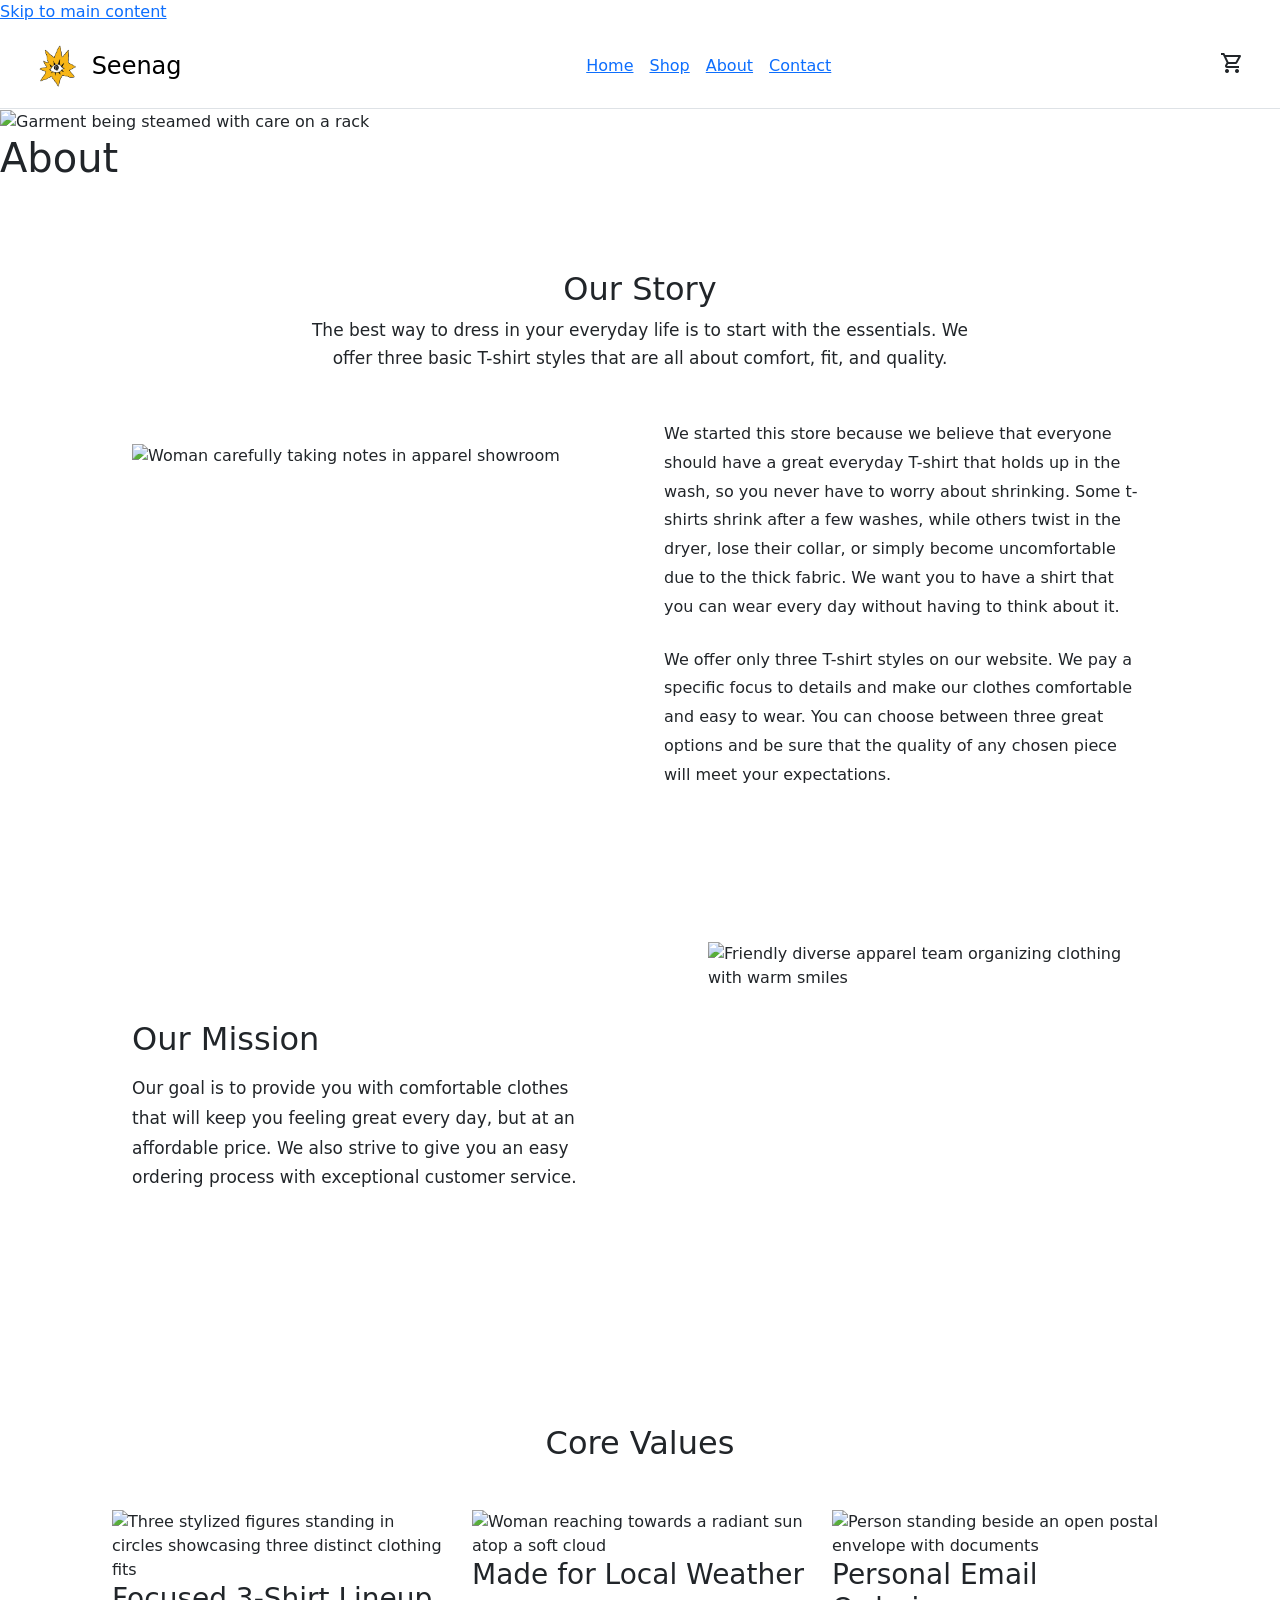
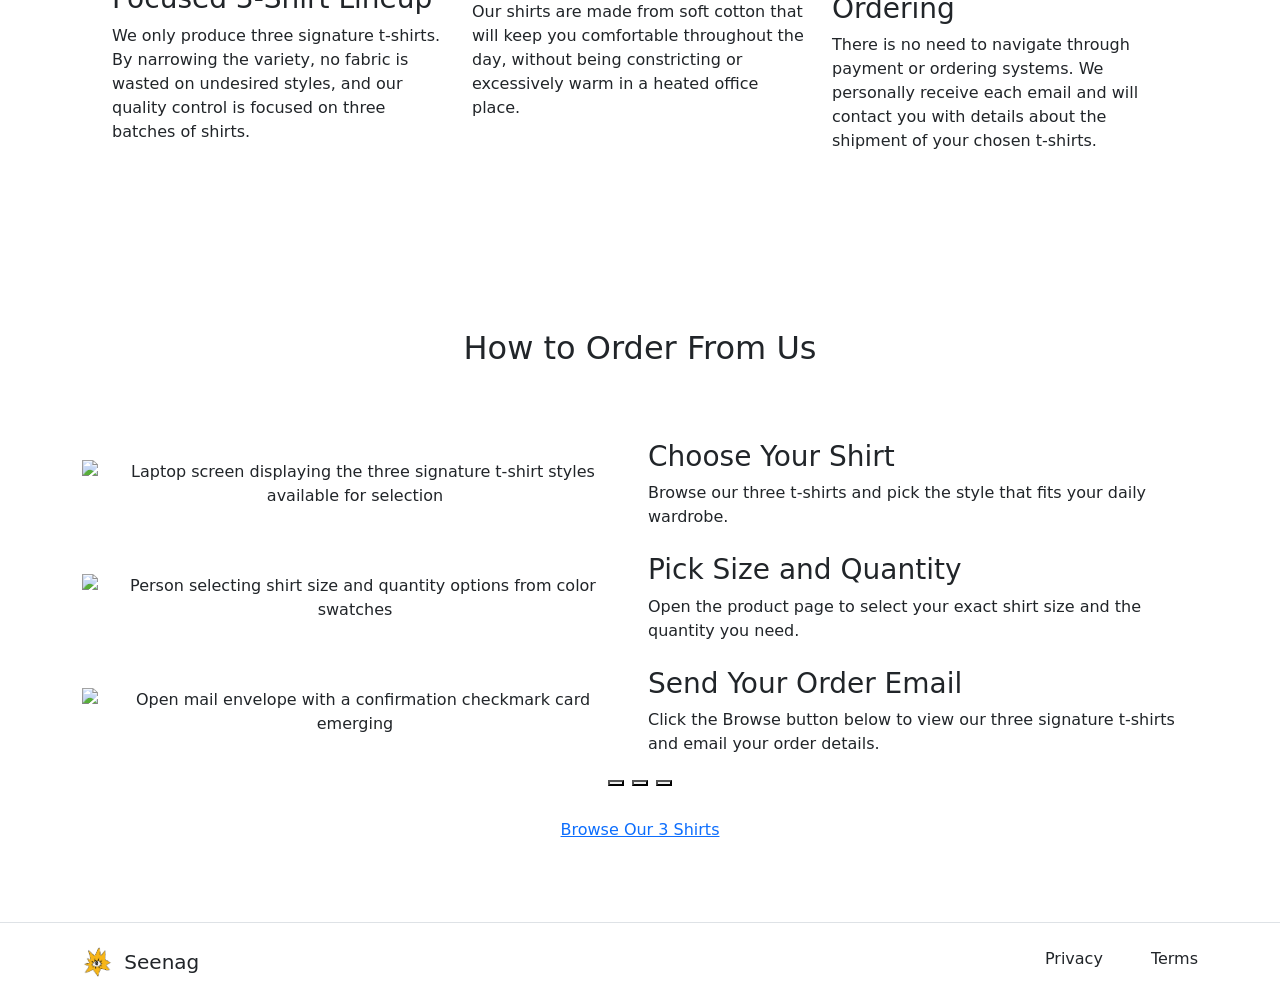
==== about.html @ ffece9d7 "Add files via upload" ====
<!DOCTYPE html>

<html lang="en">
<head>
    <meta charset="utf-8"/>
    <meta content="width=device-width, initial-scale=1.0" name="viewport"/>
    <title>About Us</title>
    <meta content="Learn about Seenag's story, mission, core values, and our focused three-shirt collection made for everyday comfort." name="description"/>

    <link href="data:image/svg+xml,%3Csvg xmlns='http://www.w3.org/2000/svg' viewBox='0 0 24 24'%3E%3Cpolygon points='12,2 15,9 22,9 17,14 19,21 12,17 5,21 7,14 2,9 9,9' fill='%23F9B716'/%3E%3C/svg%3E" rel="icon" type="image/svg+xml"/>

    <link href="https://fonts.googleapis.com" rel="preconnect"/>
    <link crossorigin="" href="https://fonts.gstatic.com" rel="preconnect"/>
    <link href="https://fonts.googleapis.com/css2?family=Lora:ital,wght@0,400;0,500;0,600;1,400&amp;family=Sour+Gummy:ital,wght@0,400;0,600;0,700;0,800;1,400;1,600;1,800&amp;display=swap" rel="stylesheet"/>

    <link href="https://fonts.googleapis.com/css2?family=Libre+Caslon+Condensed:ital,wght@0,400;0,500&amp;family=Inter:wght@400;500;600&amp;display=swap" rel="stylesheet"/>

    <link crossorigin="anonymous" href="https://cdn.jsdelivr.net/npm/bootstrap@5.3.3/dist/css/bootstrap.min.css" integrity="sha384-QWTKZyjpPEjISv5WaRU9OFeRpok6YctnYmDr5pNlyT2bRjXh0JMhjY6hW+ALEwIH" rel="stylesheet"/>

    <link href="https://fonts.googleapis.com/css2?family=Material+Symbols+Outlined" rel="stylesheet"/>

    <link href="css/about.css" rel="stylesheet"/>
    
</head>

<body>

    <a class="skip-link" href="#main-content">Skip to main content</a>

    <header>
        <nav class="navbar border-bottom px-4 py-3" aria-label="Main navigation">
            <div class="container-fluid">

                <span class="navbar-brand brand fs-4">
                    <img src="images/seenag-logo.png" alt="Seenag logo" style="height:42px; vertical-align:-13px; margin-right:6px;">
                    Seenag
                
                </span>

                <div class="nav-links d-flex gap-3 align-items-center">
                    <a href="index.html" class="nav-link-custom">Home</a>
                    <a href="shop.html" class="nav-link-custom">Shop</a>
                    <a href="about.html" class="nav-link-custom nav-pill" aria-current="page">About</a>
                    <a href="contact.html" class="nav-link-custom">Contact</a>
                
                </div>

                <a href="cart.html" class="text-dark text-decoration-none" aria-label="View cart">
                    <span class="material-symbols-outlined">shopping_cart</span>
                
                </a>
            
            </div>
        
        </nav>
    
    </header>

    <main id="main-content" tabindex="-1">

        <section class="hero-section" data-purpose="hero-banner">
            <img alt="Garment being steamed with care on a rack" class="hero-img" src="images/aboutpageheadingsection.png"/>
            <div class="hero-overlay"></div>
            <h1 class="hero-title">About</h1>
        
          </section>

        <section class="py-5 bg-white" data-purpose="our-story" style="padding-top: 80px !important; padding-bottom: 80px !important;">
            <div class="container" style="max-width: 1040px;">

                <div class="text-center mb-5">
                    <h2 class="section-title mb-2">Our Story</h2>
                    <p class="font-lora text-dark mx-auto" style="max-width: 680px; font-size: 1.0625rem; line-height: 1.65;">
                        The best way to dress in your everyday life is to start with the essentials. We offer three basic T-shirt styles that are all about comfort, fit, and quality.
                    
                    </p>
                
                  </div>

                <div class="row align-items-center g-4 g-lg-5">
                    <div class="col-12 col-md-6 d-flex justify-content-center justify-content-md-start">
                        <img alt="Woman carefully taking notes in apparel showroom" class="img-rounded-16" src="images/ourstory.png" style="max-width: 440px; aspect-ratio: 4/3;"/>
                    
                    </div>

                    <div class="col-12 col-md-6">
                        <p class="font-lora text-dark mb-4" style="font-size: 1rem; line-height: 1.8;">
                            We started this store because we believe that everyone should have a great everyday T-shirt that holds up in the wash, so you never have to worry about shrinking. Some t-shirts shrink after a few washes, while others twist in the dryer, lose their collar, or simply become uncomfortable due to the thick fabric. We want you to have a shirt that you can wear every day without having to think about it.

                        </p>

                        <p class="font-lora text-dark mb-0" style="font-size: 1rem; line-height: 1.8;">
                            We offer only three T-shirt styles on our website. We pay a specific focus to details and make our clothes comfortable and easy to wear. You can choose between three great options and be sure that the quality of any chosen piece will meet your expectations.
                        
                        </p>
                    
                    </div>
                
                </div>
            
            </div>
        
        </section>

        <section class="py-5 bg-soft-blue" data-purpose="our-mission" style="padding-top: 72px !important; padding-bottom: 72px !important;">
            <div class="container" style="max-width: 1040px;">
                <div class="row align-items-center g-4 g-lg-5">
                    <div class="col-12 col-md-6">
                        <div style="max-width: 460px;">
                            <h2 class="section-title mb-3">Our Mission</h2>
                            <p class="font-lora text-dark mb-0" style="font-size: 1.0625rem; line-height: 1.75;">
                                Our goal is to provide you with comfortable clothes that will keep you feeling great every day, but at an affordable price. We also strive to give you an easy ordering process with exceptional customer service.
                            
                            </p>
                        
                        </div>
                    
                    </div>

                    <div class="col-12 col-md-6 d-flex justify-content-center justify-content-md-end">
                        <img alt="Friendly diverse apparel team organizing clothing with warm smiles" class="img-rounded-16" src="images/ourmission.png" style="max-width: 440px; aspect-ratio: 4/3;"/>
                    
                    </div>
                
                </div>
            
            </div>
        
        </section>

        <section class="py-5 bg-white" data-purpose="core-values" style="padding-top: 80px !important; padding-bottom: 80px !important;">
            <div class="container" style="max-width: 1080px;">
                <div class="text-center mb-5">
                    <h2 class="section-title mb-0">Core Values</h2>
                
                </div>

                <div class="row g-4">

                    <div class="col-12 col-md-4">
                        <article class="card-value card-value-yellow" data-purpose="value-card-lineup">
                            <div class="card-illustration-wrap">
                                <img alt="Three stylized figures standing in circles showcasing three distinct clothing fits" src="images/corevalues-focused3shirtlineup.png"/>
                            
                            </div>

                            <h3 class="card-value-title">Focused 3-Shirt Lineup</h3>
                            <p class="card-value-desc font-lora">
                                We only produce three signature t-shirts. By narrowing the variety, no fabric is wasted on undesired styles, and our quality control is focused on three batches of shirts.
                            
                            </p>
                        
                        </article>
                    
                    </div>

                    <div class="col-12 col-md-4">
                        <article class="card-value card-value-pink" data-purpose="value-card-weather">
                            <div class="card-illustration-wrap">
                                <img alt="Woman reaching towards a radiant sun atop a soft cloud" src="images/corevalues-madeforlocalweather.png"/>
                            
                            </div>

                            <h3 class="card-value-title">Made for Local Weather</h3>
                            <p class="card-value-desc font-lora">
                                Our shirts are made from soft cotton that will keep you comfortable throughout the day, without being constricting or excessively warm in a heated office place.
                            
                            </p>
                        
                        </article>
                    
                    </div>

                    <div class="col-12 col-md-4">
                        <article class="card-value card-value-olive" data-purpose="value-card-ordering">
                            <div class="card-illustration-wrap">
                                <img alt="Person standing beside an open postal envelope with documents" src="images/corevalues-personalemailordering.png"/>
                            
                            </div>

                            <h3 class="card-value-title">Personal Email Ordering</h3>
                            <p class="card-value-desc font-lora">
                                There is no need to navigate through payment or ordering systems. We personally receive each email and will contact you with details about the shipment of your chosen t-shirts.
                            
                            </p>
                        
                        </article>
                    
                    </div>
                
                </div>
            
            </div>
        
        </section>

        <section class="py-5 bg-rose-pink d-flex flex-column align-items-center" data-purpose="how-to-order" style="padding-top: 80px !important; padding-bottom: 80px !important;">
            <div class="container text-center">

                <h2 class="section-title mb-5">How to Order From Us</h2>

                <div aria-label="How to order steps" aria-roledescription="carousel" class="carousel-stack-container" data-purpose="stacked-carousel" id="orderCarouselContainer" role="region" tabindex="0">

                    <div aria-hidden="true" class="carousel-card next-preview-2" data-slide-index="0" style="display: flex; flex-direction: column; justify-content: center;">
                        <div class="row align-items-center justify-content-center h-100 g-4 my-auto">
                            <div class="col-12 col-sm-6 d-flex align-items-center justify-content-center">
                                <img alt="Laptop screen displaying the three signature t-shirt styles available for selection" class="img-fluid pe-none user-select-none" src="images/howtoorderfromus-chooseyourshirt.png" style="max-height: 180px; width: auto;"/>
                            
                            </div>

                            <div class="col-12 col-sm-6 text-start ps-sm-2">
                                <h3 class="carousel-card-title">Choose Your Shirt</h3>
                                <p class="carousel-card-desc font-lora mb-0">Browse our three t-shirts and pick the style that fits your daily wardrobe.</p>
                            
                            </div>
                        
                        </div>
                    
                    </div>

                    <div aria-hidden="false" class="carousel-card active" data-slide-index="1" style="display: flex; flex-direction: column; justify-content: center;">
                        <div class="row align-items-center justify-content-center h-100 g-4 my-auto">
                            <div class="col-12 col-sm-6 d-flex align-items-center justify-content-center">
                                <img alt="Person selecting shirt size and quantity options from color swatches" class="img-fluid pe-none user-select-none" src="images/howtoorderfromus-picksizeandquantity.png" style="max-height: 180px; width: auto;"/>
                            
                            </div>

                            <div class="col-12 col-sm-6 text-start ps-sm-2">
                                <h3 class="carousel-card-title">Pick Size and Quantity</h3>
                                <p class="carousel-card-desc font-lora mb-0">Open the product page to select your exact shirt size and the quantity you need.</p>
                            
                            </div>
                        
                        </div>
                    
                    </div>

                    <div aria-hidden="true" class="carousel-card next-preview" data-slide-index="2" style="display: flex; flex-direction: column; justify-content: center;">
                        <div class="row align-items-center justify-content-center h-100 g-4 my-auto">
                            <div class="col-12 col-sm-6 d-flex align-items-center justify-content-center">
                                <img alt="Open mail envelope with a confirmation checkmark card emerging" class="img-fluid pe-none user-select-none" src="images/howtoorderfromus-sendyourorderemail.png" style="max-height: 180px; width: auto;"/>
                            
                            </div>

                            <div class="col-12 col-sm-6 text-start ps-sm-2">
                                <h3 class="carousel-card-title">Send Your Order Email</h3>
                                <p class="carousel-card-desc font-lora mb-0">Click the Browse button below to view our three signature t-shirts and email your order details.</p>
                            
                            </div>
                        
                        </div>
                    
                    </div>
                
                </div>

                <div aria-label="Carousel navigation" class="d-flex align-items-center justify-content-center gap-2 mt-4" data-purpose="carousel-dots" id="carouselDots" role="group">
                    <button aria-current="true" aria-label="Slide 1, Choose Your Shirt" class="dot-btn-touch-area active" data-dot="0" type="button">
                        <span class="dot-btn"></span>
                    
                    </button>

                    <button aria-current="false" aria-label="Slide 2, Pick Size and Quantity" class="dot-btn-touch-area" data-dot="1" type="button">
                        <span class="dot-btn"></span>
                    
                    </button>

                    <button aria-current="false" aria-label="Slide 3, Send Your Order Email" class="dot-btn-touch-area" data-dot="2" type="button">
                        <span class="dot-btn"></span>
                    
                    </button>
                
                </div>

                <div class="mt-4 pt-2">
                    <a class="order-cta-btn" href="shop.html">Browse Our 3 Shirts</a>
                </div>
            </div>
        
        </section>

    </main>

<footer class="py-4 border-top">
  <div class="container">
    <div class="d-flex justify-content-between align-items-start flex-wrap gap-3">
      <span class="brand fs-5">
        <img src="images/seenag-logo.png" alt="" style="height:30px; vertical-align:-8px; margin-right:6px;">
        Seenag
      </span>
      <div class="d-flex gap-5">
        <a href="privacy.html" class="text-dark text-decoration-none">Privacy</a>
        <a href="terms.html" class="text-dark text-decoration-none">Terms</a>
      </div>
    </div>
  </div>
</footer>

    <script crossorigin="anonymous" integrity="sha384-YvpcrYf0tY3lHB60NNkmXc5s9fDVZLESaAA55NDzOxhy9GkcIdslK1eN7N6jIeHz" src="https://cdn.jsdelivr.net/npm/bootstrap@5.3.3/dist/js/bootstrap.bundle.min.js"></script>

    <script src="js/about.js"></script>


</body>

</html>
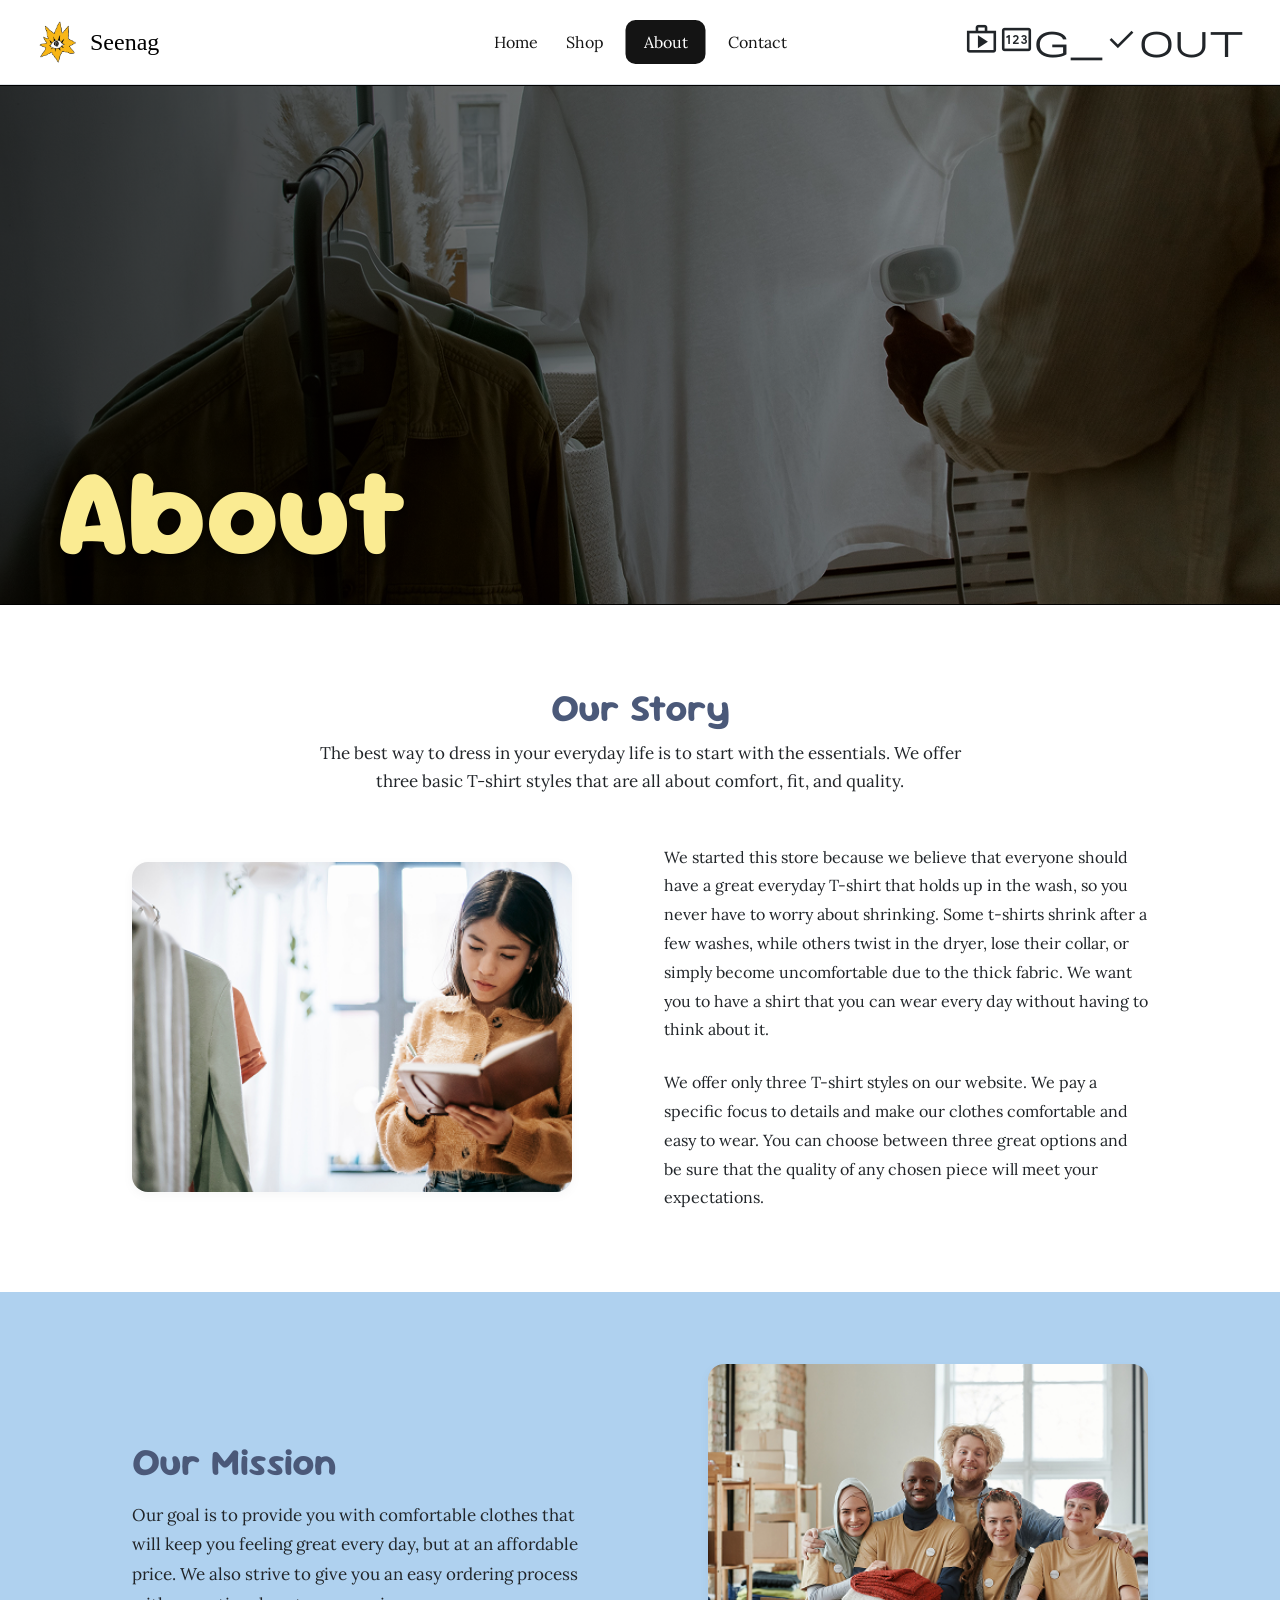
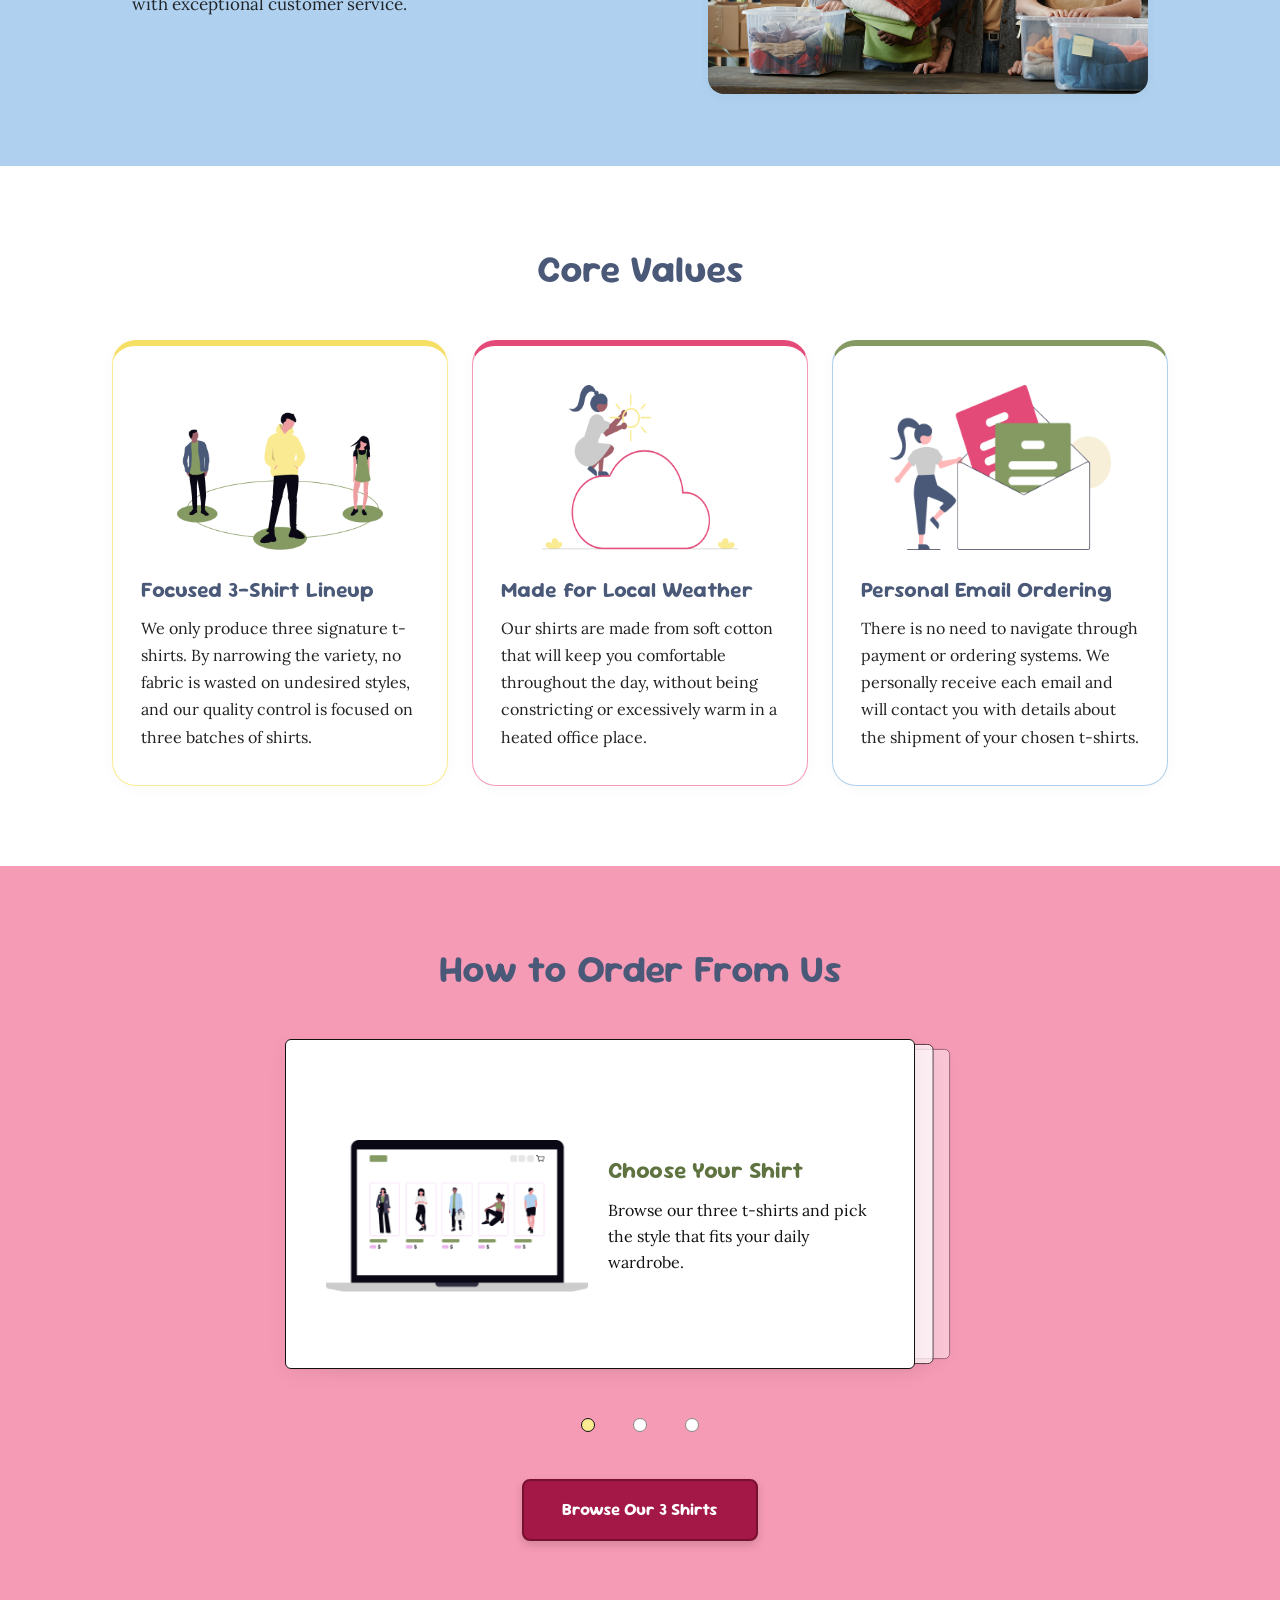
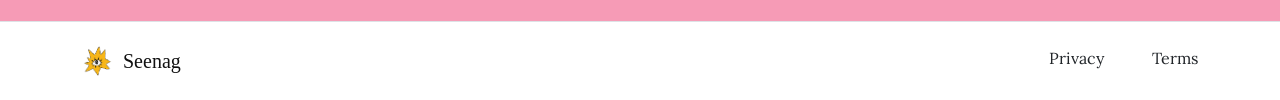
==== commit 13bf913a: "Update about.html" ====
--- a/about.html
+++ b/about.html
@@ -45,8 +45,8 @@
                 
                 </div>
 
-                <a href="cart.html" class="text-dark text-decoration-none" aria-label="View cart">
-                    <span class="material-symbols-outlined">shopping_cart</span>
+                <a href="checkout.html" class="text-dark text-decoration-none" aria-label="View checkout">
+                    <span class="material-symbols-outlined">shopping_checkout</span>
                 
                 </a>
             
--- a/css/about.css
+++ b/css/about.css
@@ -0,0 +1,540 @@
+:root {
+  --brand-olive: #859A62;
+  --brand-berry: #E44A78;
+  --brand-butter: #FAEB92;
+  --brand-cream: #F8EFD9;
+  --brand-navy: #4B5979;
+  --brand-amber: #F9B716;
+  --brand-rose: #F69BB6;
+  --brand-sky: #AFD1EF;
+  --brand-gray: #D9D9D9;
+  --card-yellow-top: #F5DF65;
+  --brand-berry-dark: #A31846;
+
+}
+
+body {
+  font-family: 'Lora', serif;
+  color: #111111;
+  background-color: #ffffff;
+  -webkit-font-smoothing: antialiased;
+  font-size: 1rem;
+  line-height: 1.75;
+
+}
+
+::selection {
+  background-color: var(--brand-butter);
+  color: #111111;
+
+}
+
+.skip-link {
+  position: absolute;
+  top: -60px;
+  left: 16px;
+  background: #111111;
+  color: #ffffff;
+  padding: 12px 18px;
+  z-index: 9999;
+  font-size: 1rem;
+  font-weight: 600;
+  text-decoration: none;
+  border-radius: 4px;
+  transition: top 0.2s ease;
+
+}
+
+.skip-link:focus {
+  top: 16px;
+  outline: 3px solid var(--brand-amber);
+  outline-offset: 2px;
+
+}
+
+a:focus-visible,
+button:focus-visible,
+[tabindex="0"]:focus-visible,
+.nav-link-custom:focus-visible,
+.dot-btn-touch-area:focus-visible,
+.order-cta-btn:focus-visible,
+.footer-link:focus-visible {
+  outline: 3px solid #1a2233 !important;
+  outline-offset: 3px !important;
+
+}
+
+.font-sour-gummy {
+  font-family: 'Sour Gummy', cursive, sans-serif;
+
+}
+
+.font-lora {
+  font-family: 'Lora', serif;
+
+}
+
+header {
+  line-height: 1.5;
+
+}
+
+.brand {
+  font-family: 'Libre Caslon Condensed', serif;
+  font-weight: 500;
+
+}
+
+.material-symbols-outlined {
+  font-size: 35px;
+
+}
+
+.navbar .container-fluid {
+  position: relative;
+
+}
+
+.nav-links {
+  position: absolute;
+  left: 50%;
+  transform: translateX(-50%);
+
+}
+
+@media (max-width: 767px) {
+  .nav-links {
+    position: static;
+    transform: none;
+
+  }
+
+}
+
+.nav-link-custom {
+  font-family: 'Lora', serif;
+  color: #141414;
+  text-decoration: none;
+  display: inline-flex;
+  align-items: center;
+  min-height: 44px;
+  padding: 0 6px;
+
+}
+
+.nav-link-custom:hover {
+  text-decoration: underline;
+
+}
+
+.nav-pill {
+  background: #141414;
+  color: #fff;
+  border-radius: 10px;
+  padding: 0 18px;
+
+}
+
+.nav-pill:hover {
+  color: #fff;
+
+}
+
+.hero-section {
+  position: relative;
+  width: 100%;
+  height: 32.5rem;
+  overflow: hidden;
+  background-color: #1a1a1a;
+
+}
+
+.hero-img {
+  width: 100%;
+  height: 100%;
+  object-fit: cover;
+  object-position: center;
+
+}
+
+.hero-overlay {
+  position: absolute;
+  inset: 0;
+  background: linear-gradient(to right, rgba(0,0,0,0.72) 0%, rgba(0,0,0,0.45) 50%, rgba(0,0,0,0.15) 100%);
+  pointer-events: none;
+
+}
+
+.hero-title {
+  position: absolute;
+  bottom: 24px;
+  left: 36px;
+  font-family: 'Sour Gummy', cursive, sans-serif;
+  font-size: 6.875rem;
+  font-weight: 800;
+  color: var(--brand-butter);
+  line-height: 1;
+  margin: 0;
+  text-shadow: 0 4px 16px rgba(0, 0, 0, 0.7);
+  user-select: none;
+
+}
+
+@media (min-width: 768px) {
+  .hero-title {
+    bottom: 32px;
+    left: 56px;
+    font-size: 7.75rem;
+
+  }
+
+}
+
+@media (max-width: 576px) {
+  .hero-section {
+    height: 25rem;
+
+  }
+  .hero-title {
+    font-size: 4.875rem;
+    left: 20px;
+    bottom: 18px;
+
+  }
+
+}
+
+.section-title {
+  font-family: 'Sour Gummy', cursive, sans-serif;
+  font-size: 2.375rem;
+  font-weight: 700;
+  color: var(--brand-navy);
+  letter-spacing: normal;
+
+}
+
+.bg-soft-blue {
+  background-color: var(--brand-sky);
+
+}
+
+.bg-rose-pink {
+  background-color: var(--brand-rose);
+  overflow-x: hidden;
+
+}
+
+.img-rounded-16 {
+  border-radius: 16px;
+  object-fit: cover;
+  width: 100%;
+  box-shadow: 0 3px 12px rgba(0,0,0,0.04);
+
+}
+
+.card-value {
+  background: #ffffff;
+  border-radius: 24px;
+  padding: 34px 28px;
+  height: 100%;
+  transition: transform 0.2s ease, box-shadow 0.2s ease;
+  box-shadow: 0 2px 14px rgba(0,0,0,0.03);
+  display: flex;
+  flex-direction: column;
+
+}
+
+.card-value:hover {
+  transform: translateY(-4px);
+  box-shadow: 0 6px 20px rgba(0,0,0,0.06);
+
+}
+
+.card-value-yellow {
+  border: 1.5px solid var(--brand-butter);
+  border-top: 6px solid var(--card-yellow-top);
+
+}
+
+.card-value-pink {
+  border: 1.5px solid #F69BB6;
+  border-top: 6px solid var(--brand-berry);
+
+}
+
+.card-value-olive {
+  border: 1.5px solid var(--brand-sky);
+  border-top: 6px solid var(--brand-olive);
+
+}
+
+.card-illustration-wrap {
+  width: 100%;
+  height: 175px;
+  display: flex;
+  align-items: center;
+  justify-content: center;
+  margin-bottom: 22px;
+
+}
+
+.card-illustration-wrap img {
+  max-height: 165px;
+  width: auto;
+  object-fit: contain;
+
+}
+
+.card-value-title {
+  font-family: 'Sour Gummy', cursive, sans-serif;
+  font-size: 1.35rem;
+  font-weight: 700;
+  color: var(--brand-navy);
+  margin-bottom: 12px;
+
+}
+
+.card-value-desc {
+  font-size: 1rem;
+  line-height: 1.7;
+  color: #222222;
+  margin-bottom: 0;
+
+}
+
+.carousel-stack-container {
+  position: relative;
+  width: 100%;
+  max-width: 710px;
+  min-height: 21.25rem;
+  margin: 0 auto;
+  user-select: none;
+  touch-action: pan-y;
+  cursor: grab;
+
+}
+
+.carousel-stack-container:active {
+  cursor: grabbing;
+
+}
+
+.carousel-card {
+  position: absolute;
+  top: 0;
+  left: 0;
+  width: 630px;
+  max-width: 90%;
+  min-height: 20.625rem;
+  height: auto;
+  background: #FFFFFF;
+  border: 1.5px solid #111111;
+  border-radius: 6px;
+  padding: 36px 40px;
+  box-shadow: 0 6px 20px rgba(0, 0, 0, 0.06);
+  transition: transform 0.4s cubic-bezier(0.25, 1, 0.5, 1), opacity 0.4s ease, filter 0.4s ease;
+  opacity: 0;
+  pointer-events: none;
+  transform: translateX(45px) scale(0.94);
+  z-index: 10;
+
+}
+
+.carousel-card.active {
+  opacity: 1;
+  pointer-events: auto;
+  transform: translateX(0) scale(1);
+  z-index: 30;
+  filter: blur(0px);
+
+}
+
+.carousel-card.next-preview {
+  opacity: 0.72;
+  transform: translateX(28px) scale(0.97);
+  z-index: 20;
+  pointer-events: auto;
+  cursor: pointer;
+  filter: blur(0.3px);
+
+}
+
+.carousel-card.next-preview-2 {
+  opacity: 0.42;
+  transform: translateX(54px) scale(0.94);
+  z-index: 10;
+  pointer-events: auto;
+  cursor: pointer;
+  filter: blur(0.8px);
+
+}
+
+.carousel-card-title {
+  font-family: 'Sour Gummy', cursive, sans-serif;
+  font-size: 1.45rem;
+  font-weight: 700;
+  color: #5F7340;
+  margin-bottom: 12px;
+
+}
+
+.carousel-card-desc {
+  font-size: 1rem;
+  color: #111111;
+  line-height: 1.65;
+
+}
+
+.dot-btn-touch-area {
+  min-width: 44px;
+  min-height: 44px;
+  display: inline-flex;
+  align-items: center;
+  justify-content: center;
+  background: transparent;
+  border: none;
+  padding: 0;
+  cursor: pointer;
+
+}
+
+.dot-btn {
+  width: 14px;
+  height: 14px;
+  border-radius: 50%;
+  border: 1.5px solid #888888;
+  padding: 0;
+  background-color: #ffffff;
+  transition: all 0.25s ease;
+  pointer-events: none;
+  display: inline-block;
+
+}
+
+.dot-btn-touch-area.active .dot-btn {
+  background-color: var(--brand-butter);
+  border: 1.5px solid #111111;
+
+}
+
+.order-cta-btn {
+  background-color: var(--brand-berry-dark);
+  color: #ffffff !important;
+  font-family: 'Sour Gummy', cursive, sans-serif;
+  font-size: 1.0625rem;
+  font-weight: 700;
+  padding: 14px 38px;
+  min-height: 48px;
+  border-radius: 8px;
+  border: 2px solid #781033;
+  box-shadow: 0 4px 10px rgba(0,0,0,0.15);
+  text-decoration: none;
+  display: inline-flex;
+  align-items: center;
+  justify-content: center;
+  transition: background-color 0.2s ease, transform 0.1s ease;
+
+}
+
+.order-cta-btn:hover {
+  background-color: #8b133b;
+  color: #ffffff !important;
+
+}
+
+.order-cta-btn:active {
+  transform: translateY(1px);
+
+}
+
+@media (max-width: 640px) {
+  .carousel-stack-container {
+    min-height: 26.25rem;
+
+  }
+  .carousel-card {
+    min-height: 25rem;
+    padding: 24px;
+
+  }
+
+}
+
+footer {
+  line-height: 1.5;
+
+}
+
+.site-footer {
+  min-height: 117px;
+  padding: 16px 0;
+
+}
+
+.footer-inner {
+  display: grid;
+  grid-template-columns: 66.2% 15.6% auto;
+  align-items: start;
+
+}
+
+.footer-brand {
+  display: inline-flex;
+  align-items: center;
+  gap: 7px;
+  padding-left: 52px;
+  margin-top: 4px;
+  font-family: 'Libre Caslon Condensed', serif;
+  font-size: 1rem;
+  min-height: 44px;
+  justify-self: start;
+
+}
+
+.footer-logo {
+  width: 22px;
+  height: 22px;
+
+}
+
+.footer-link {
+  font-family: 'Lora', serif;
+  font-size: 1rem;
+  line-height: 22px;
+  display: inline-flex;
+  align-items: center;
+  min-height: 44px;
+  justify-self: start;
+
+}
+
+@media (max-width: 575px) {
+  .footer-inner {
+    display: flex;
+    justify-content: space-between;
+    padding-right: 24px;
+
+  }
+  .footer-brand {
+    padding-left: 24px;
+    margin-right: auto;
+
+  }
+  .footer-link {
+    margin-left: 24px;
+
+  }
+
+}
+
+@media (prefers-reduced-motion: reduce) {
+  *, ::before, ::after {
+    animation-duration: 0.01ms !important;
+    animation-iteration-count: 1 !important;
+    transition-duration: 0.01ms !important;
+    scroll-behavior: auto !important;
+  }
+  .card-value:hover {
+    transform: none;
+  }
+}
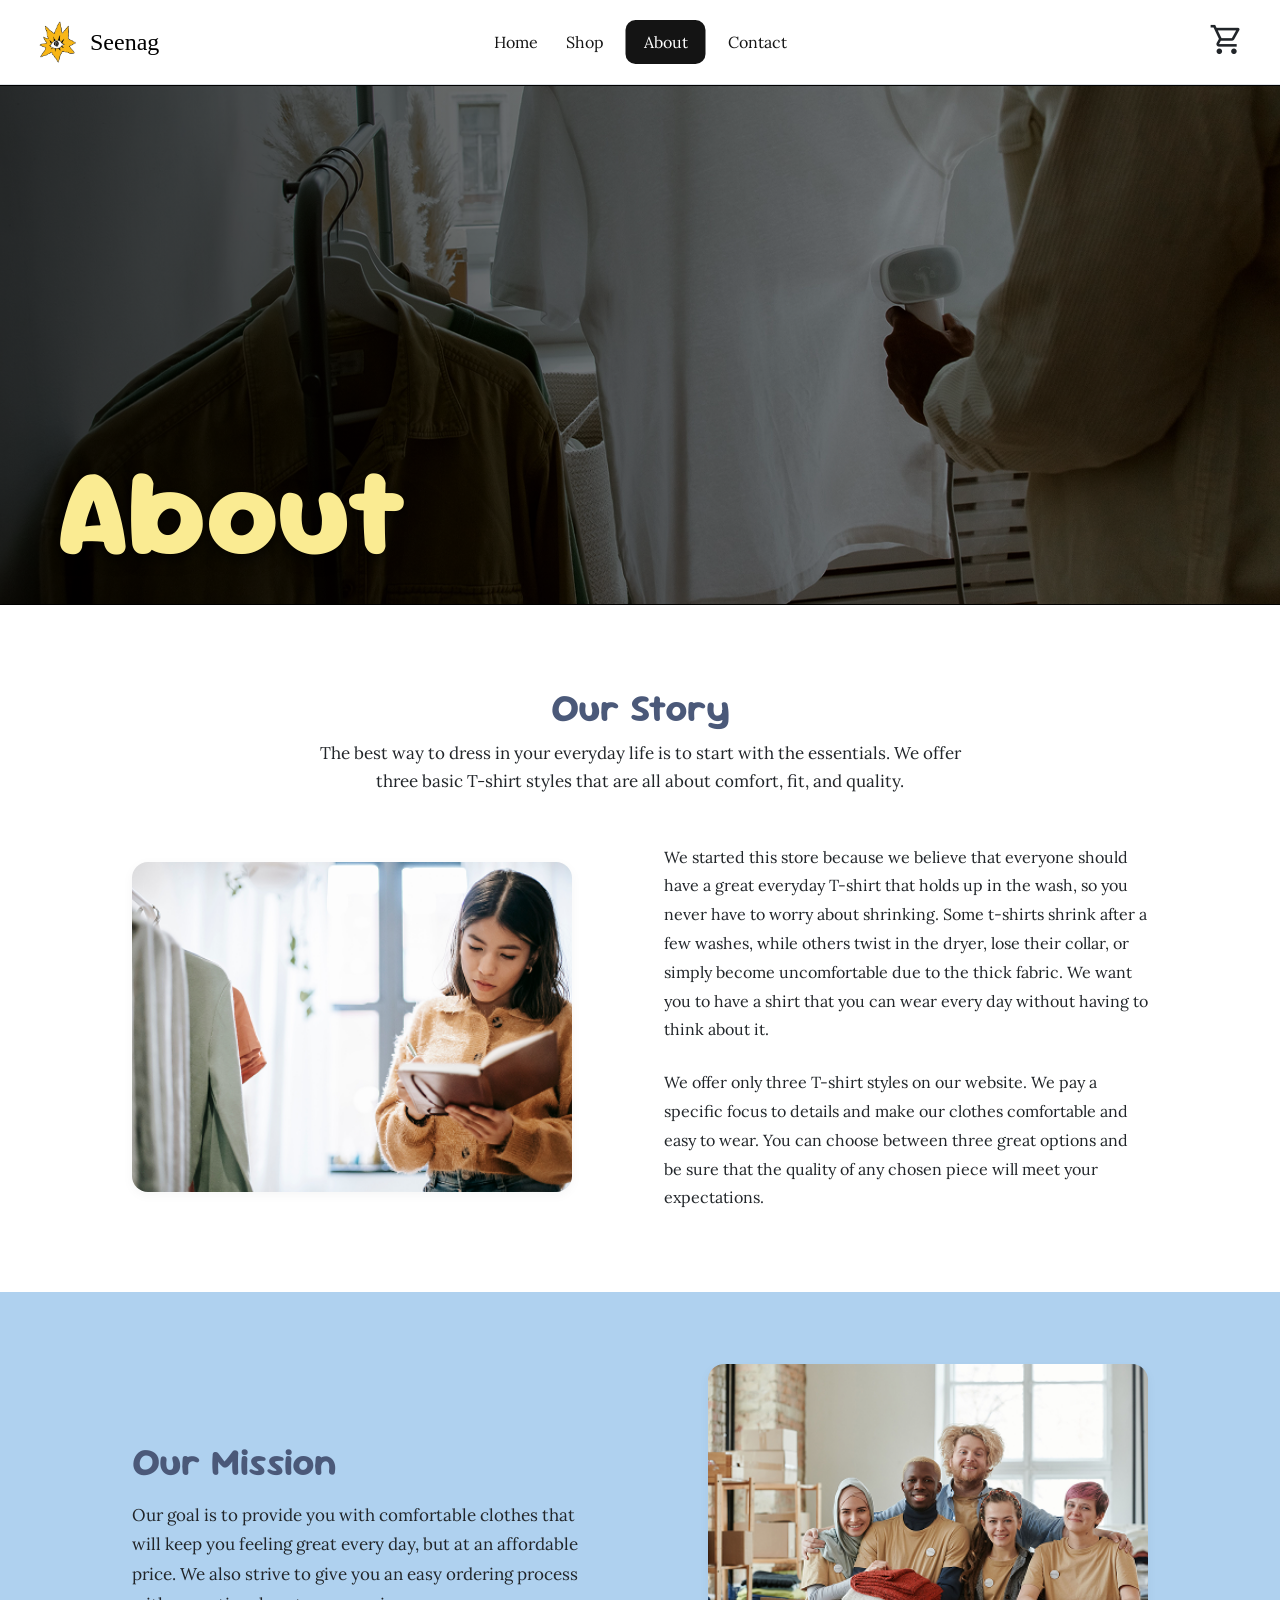
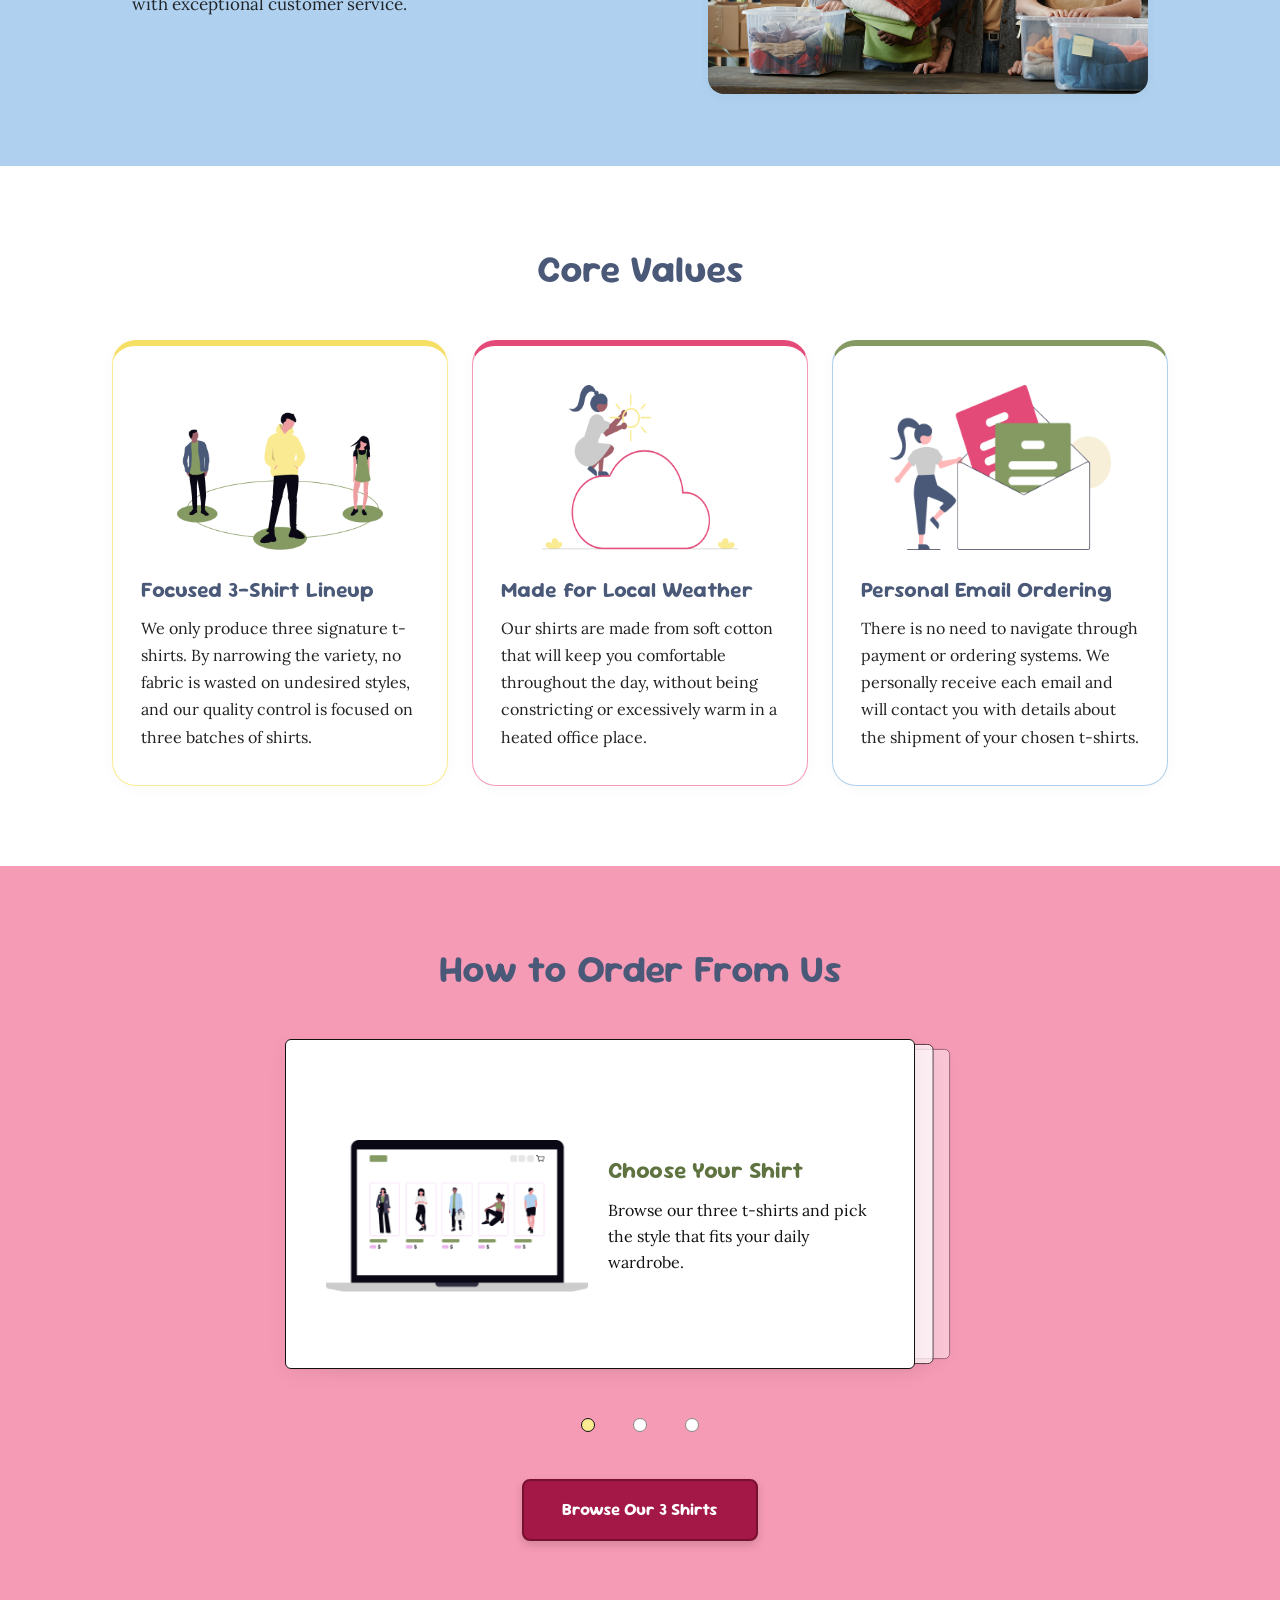
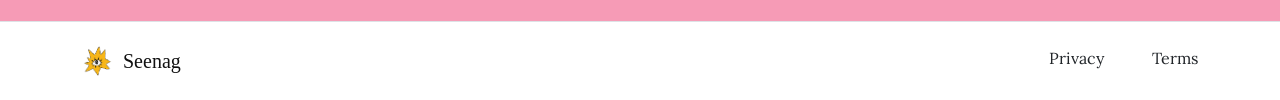
==== commit db368d3e: "Update about.html" ====
--- a/about.html
+++ b/about.html
@@ -46,7 +46,7 @@
                 </div>
 
                 <a href="checkout.html" class="text-dark text-decoration-none" aria-label="View checkout">
-                    <span class="material-symbols-outlined">shopping_checkout</span>
+                    <span class="material-symbols-outlined">shopping_cart</span>
                 
                 </a>
             
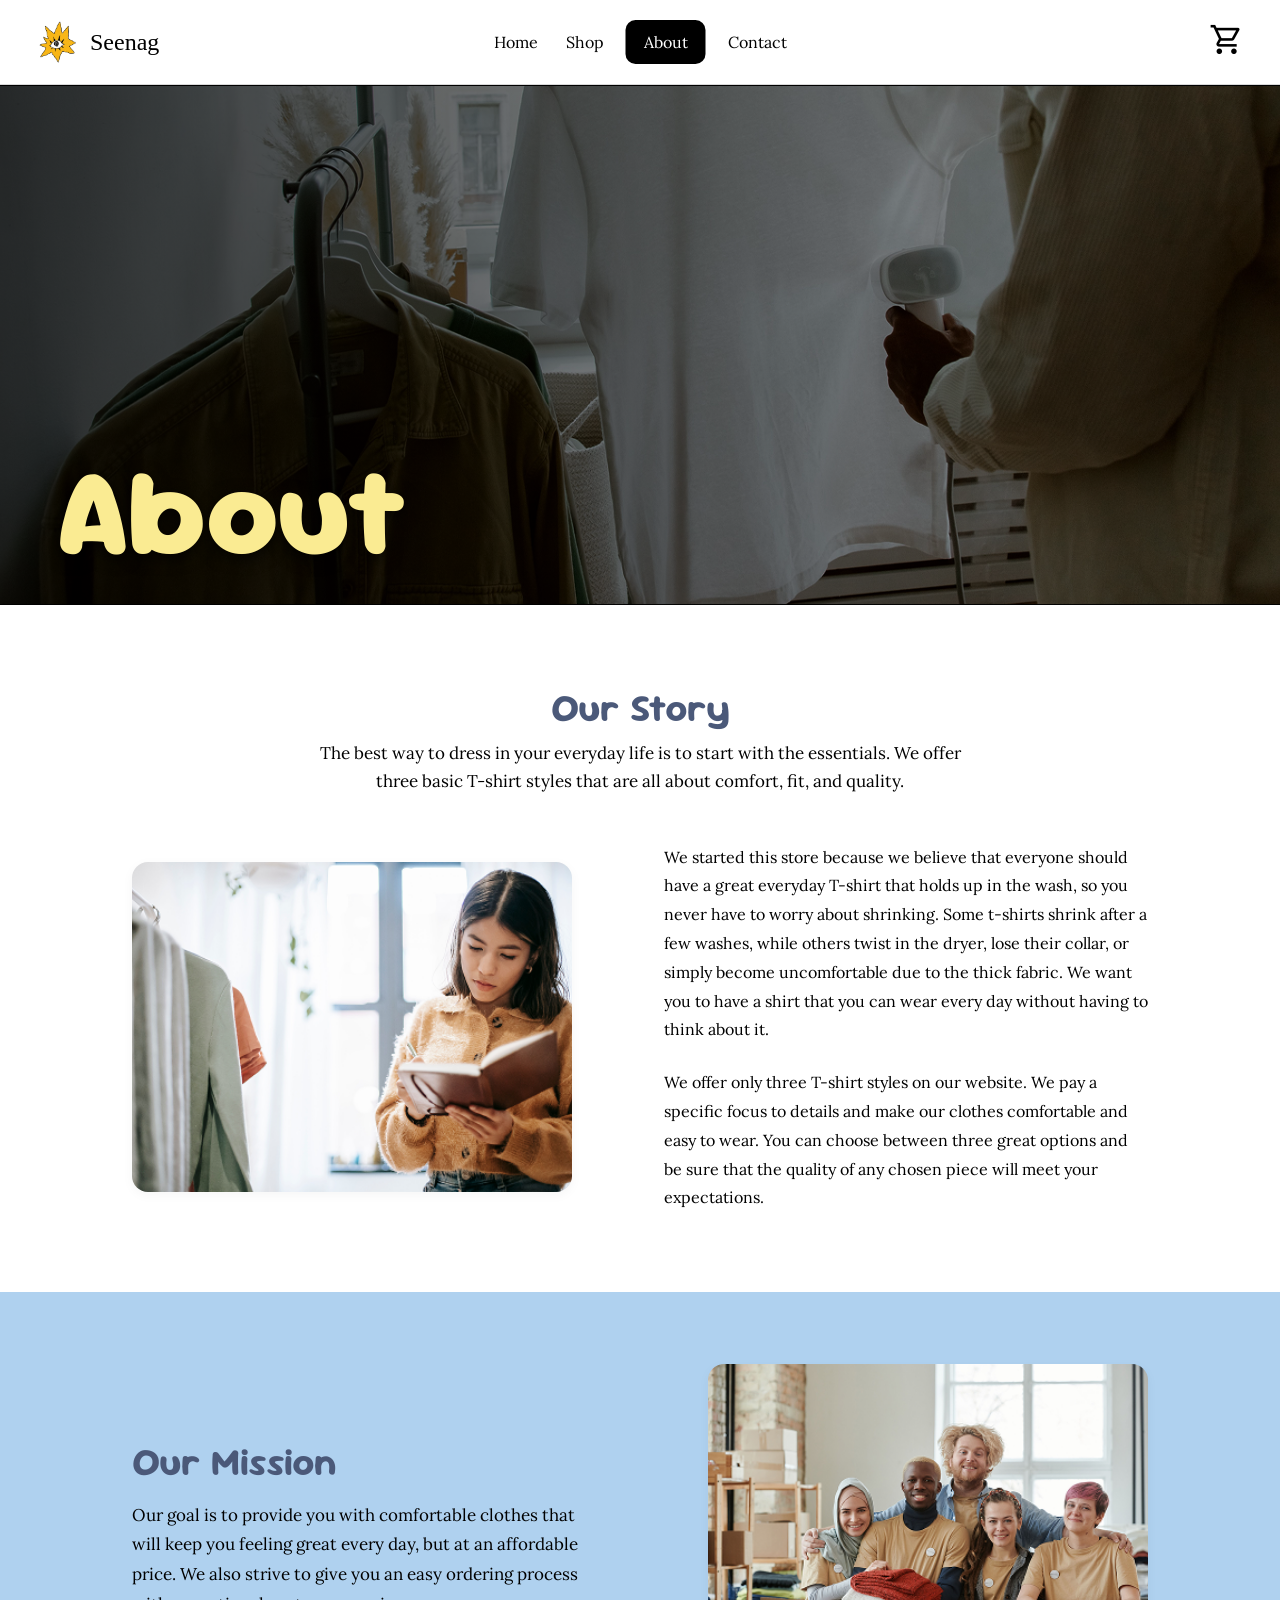
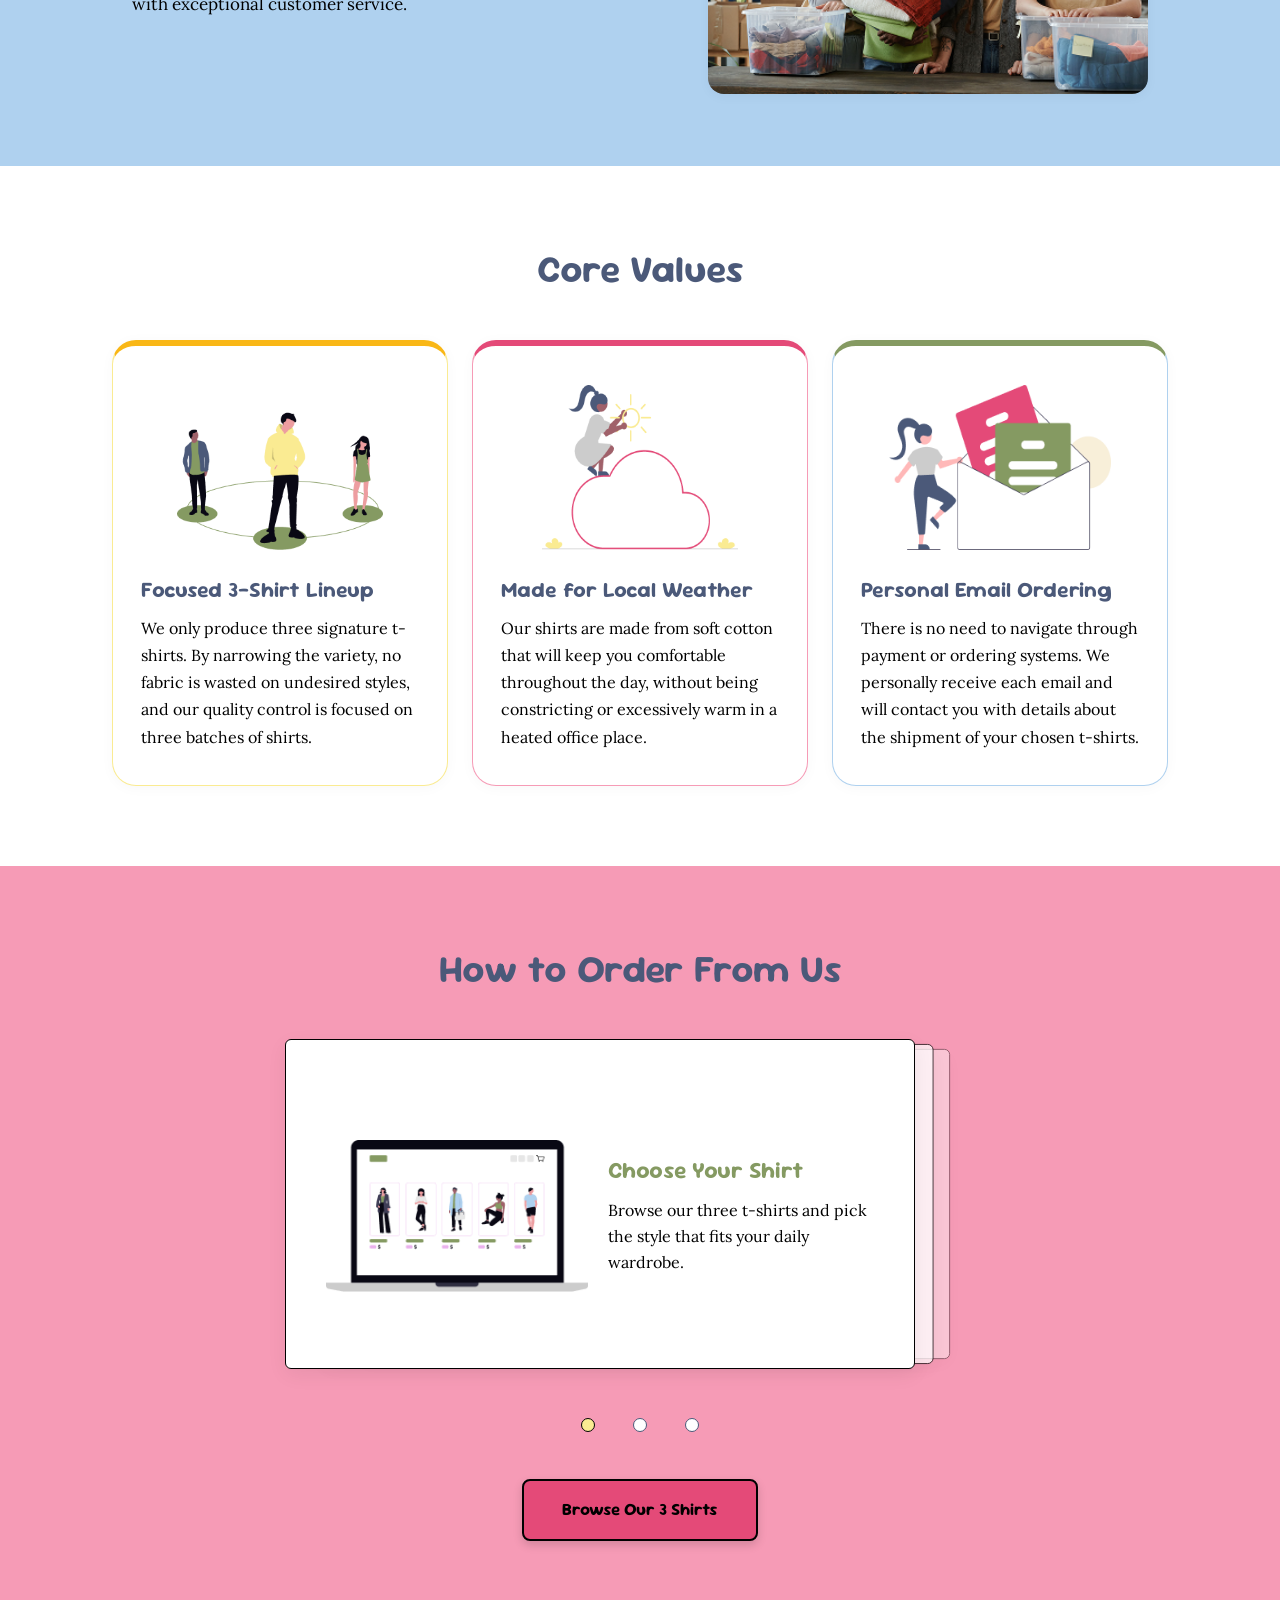
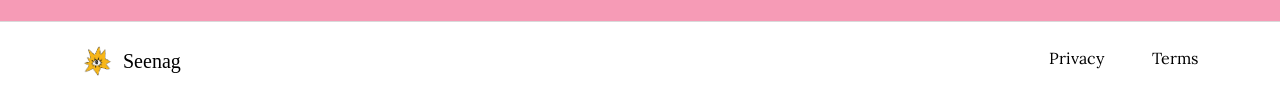
==== commit 287a4495: "Update about.html" ====
--- a/about.html
+++ b/about.html
@@ -289,8 +289,8 @@
         Seenag
       </span>
       <div class="d-flex gap-5">
-        <a href="privacy.html" class="text-dark text-decoration-none">Privacy</a>
-        <a href="terms.html" class="text-dark text-decoration-none">Terms</a>
+        <a href="privacyterms.html#privacy" class="text-dark text-decoration-none">Privacy</a>
+        <a href="privacyterms.html#terms" class="text-dark text-decoration-none">Terms</a>
       </div>
     </div>
   </div>
--- a/css/about.css
+++ b/css/about.css
@@ -8,14 +8,18 @@
   --brand-rose: #F69BB6;
   --brand-sky: #AFD1EF;
   --brand-gray: #D9D9D9;
-  --card-yellow-top: #F5DF65;
-  --brand-berry-dark: #A31846;
+  --card-yellow-top: #F9B716;
+  --brand-lavender: #EAB1ED;
+  --brand-white: #FFFFFF;
+  --brand-black: #000000;
+  --bs-dark-rgb: 0, 0, 0;
+  --bs-border-color: #D9D9D9;
 
 }
 
 body {
   font-family: 'Lora', serif;
-  color: #111111;
+  color: #000000;
   background-color: #ffffff;
   -webkit-font-smoothing: antialiased;
   font-size: 1rem;
@@ -25,7 +29,7 @@
 
 ::selection {
   background-color: var(--brand-butter);
-  color: #111111;
+  color: #000000;
 
 }
 
@@ -33,7 +37,7 @@
   position: absolute;
   top: -60px;
   left: 16px;
-  background: #111111;
+  background: #000000;
   color: #ffffff;
   padding: 12px 18px;
   z-index: 9999;
@@ -59,7 +63,7 @@
 .dot-btn-touch-area:focus-visible,
 .order-cta-btn:focus-visible,
 .footer-link:focus-visible {
-  outline: 3px solid #1a2233 !important;
+  outline: 3px solid #000000 !important;
   outline-offset: 3px !important;
 
 }
@@ -113,7 +117,7 @@
 
 .nav-link-custom {
   font-family: 'Lora', serif;
-  color: #141414;
+  color: #000000;
   text-decoration: none;
   display: inline-flex;
   align-items: center;
@@ -128,7 +132,7 @@
 }
 
 .nav-pill {
-  background: #141414;
+  background: #000000;
   color: #fff;
   border-radius: 10px;
   padding: 0 18px;
@@ -145,7 +149,7 @@
   width: 100%;
   height: 32.5rem;
   overflow: hidden;
-  background-color: #1a1a1a;
+  background-color: #000000;
 
 }
 
@@ -297,7 +301,7 @@
 .card-value-desc {
   font-size: 1rem;
   line-height: 1.7;
-  color: #222222;
+  color: #000000;
   margin-bottom: 0;
 
 }
@@ -328,7 +332,7 @@
   min-height: 20.625rem;
   height: auto;
   background: #FFFFFF;
-  border: 1.5px solid #111111;
+  border: 1.5px solid #000000;
   border-radius: 6px;
   padding: 36px 40px;
   box-shadow: 0 6px 20px rgba(0, 0, 0, 0.06);
@@ -373,14 +377,14 @@
   font-family: 'Sour Gummy', cursive, sans-serif;
   font-size: 1.45rem;
   font-weight: 700;
-  color: #5F7340;
+  color: var(--brand-olive);
   margin-bottom: 12px;
 
 }
 
 .carousel-card-desc {
   font-size: 1rem;
-  color: #111111;
+  color: #000000;
   line-height: 1.65;
 
 }
@@ -402,7 +406,7 @@
   width: 14px;
   height: 14px;
   border-radius: 50%;
-  border: 1.5px solid #888888;
+  border: 1.5px solid var(--brand-navy);
   padding: 0;
   background-color: #ffffff;
   transition: all 0.25s ease;
@@ -413,20 +417,20 @@
 
 .dot-btn-touch-area.active .dot-btn {
   background-color: var(--brand-butter);
-  border: 1.5px solid #111111;
+  border: 1.5px solid #000000;
 
 }
 
 .order-cta-btn {
-  background-color: var(--brand-berry-dark);
-  color: #ffffff !important;
+  background-color: var(--brand-berry);
+  color: #000000 !important;
   font-family: 'Sour Gummy', cursive, sans-serif;
   font-size: 1.0625rem;
   font-weight: 700;
   padding: 14px 38px;
   min-height: 48px;
   border-radius: 8px;
-  border: 2px solid #781033;
+  border: 2px solid #000000;
   box-shadow: 0 4px 10px rgba(0,0,0,0.15);
   text-decoration: none;
   display: inline-flex;
@@ -437,7 +441,7 @@
 }
 
 .order-cta-btn:hover {
-  background-color: #8b133b;
+  background-color: var(--brand-navy);
   color: #ffffff !important;
 
 }
@@ -537,4 +541,4 @@
   .card-value:hover {
     transform: none;
   }
-}+}
